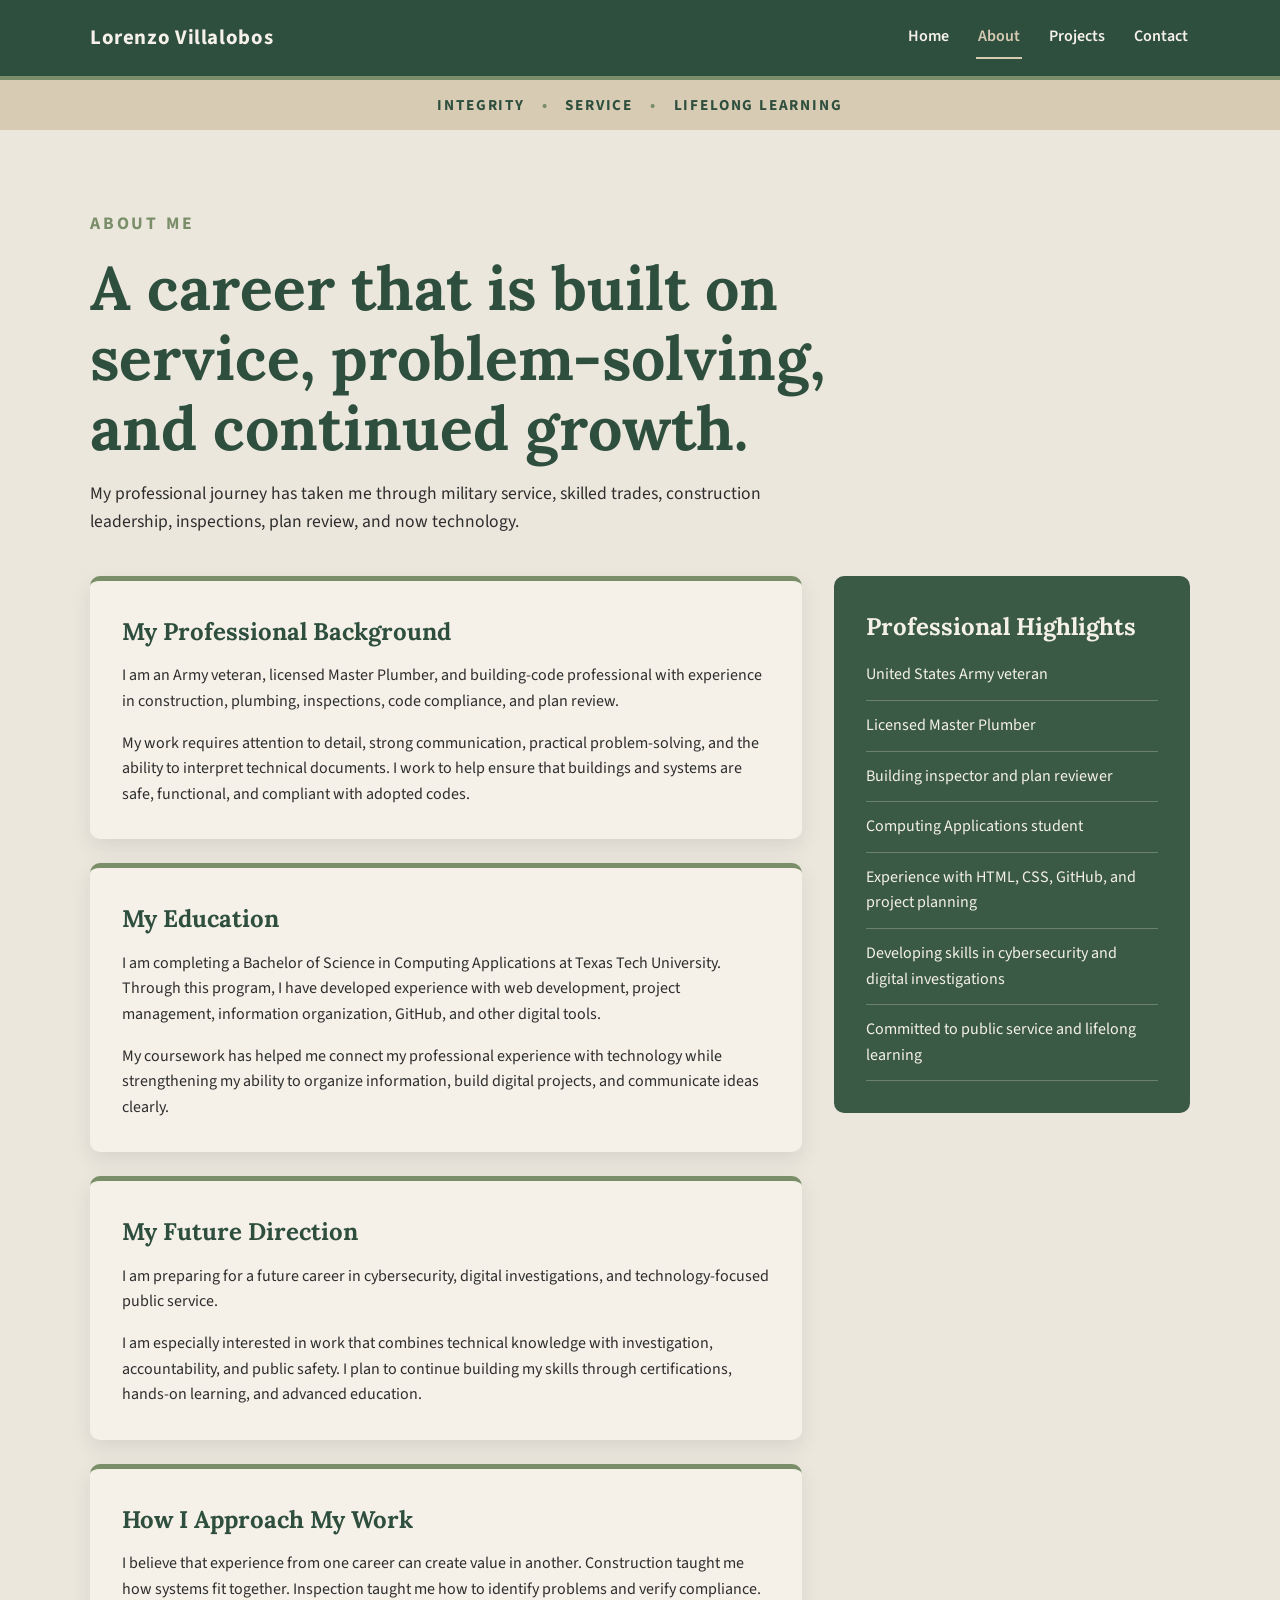
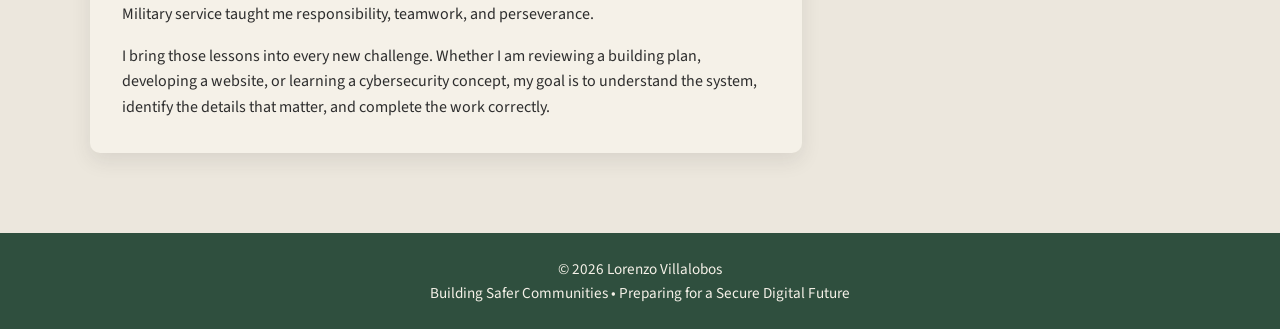
==== about.html @ eadbaa21 "Add professional portfolio starter site Imported previous portfolio and updated the homepage focus t" ====
<!DOCTYPE html>
<html lang="en">

<head>
    <meta charset="UTF-8">
    <meta name="viewport" content="width=device-width, initial-scale=1.0">

    <title>About | Lorenzo Villalobos</title>
    <link rel="icon" type="image/png" href="images/favicon.png">

<link rel="preconnect" href="https://fonts.googleapis.com">

<link rel="preconnect" href="https://fonts.gstatic.com" crossorigin>

<link href="https://fonts.googleapis.com/css2?family=Lora:wght@400;600;700&family=Source+Sans+3:wght@400;600;700&display=swap" rel="stylesheet">

    <link rel="stylesheet" href="style.css">
</head>

<body>

    <header class="site-header">
        <div class="container header-content">
            <a class="site-name" href="index.html">Lorenzo Villalobos</a>

            <nav aria-label="Main navigation">
                <ul class="nav-links">
                    <li><a href="index.html">Home</a></li>
                    <li><a class="active" href="about.html">About</a></li>
                    <li><a href="projects.html">Projects</a></li>
                    <li><a href="contact.html">Contact</a></li>
                </ul>
            </nav>
        </div>
    </header>

    <section class="values-banner" aria-label="Professional values">
        <div class="container">
            <p>Integrity <span>•</span> Service <span>•</span> Lifelong Learning</p>
        </div>
    </section>

    <main>
        <section class="page-section">
            <div class="container">

                <div class="page-heading">
                    <p class="eyebrow">About Me</p>

                    <h1>A career that is built on service, problem-solving, and continued growth.</h1>

                    <p>
                        My professional journey has taken me through military service,
                        skilled trades, construction leadership, inspections, plan review,
                        and now technology.
                    </p>
                </div>

                <div class="about-layout">

                    <div class="about-content">

                        <article class="content-card">
                            <h2>My Professional Background</h2>

                            <p>
                                I am an Army veteran, licensed Master Plumber, and building-code
                                professional with experience in construction, plumbing,
                                inspections, code compliance, and plan review.
                            </p>

                            <p>
                                My work requires attention to detail, strong communication,
                                practical problem-solving, and the ability to interpret technical
                                documents. I work to help ensure that buildings and systems are
                                safe, functional, and compliant with adopted codes.
                            </p>
                        </article>

                        <article class="content-card">
                            <h2>My Education</h2>

                            <p>
                                I am completing a Bachelor of Science in Computing Applications
                                at Texas Tech University. Through this program, I have developed
                                experience with web development, project management, information
                                organization, GitHub, and other digital tools.
                            </p>

                            <p>
                                My coursework has helped me connect my professional experience
                                with technology while strengthening my ability to organize
                                information, build digital projects, and communicate ideas clearly.
                            </p>
                        </article>

                        <article class="content-card">
                            <h2>My Future Direction</h2>

                            <p>
                                I am preparing for a future career in cybersecurity, digital
                                investigations, and technology-focused public service.
                            </p>

                            <p>
                                I am especially interested in work that combines technical
                                knowledge with investigation, accountability, and public safety.
                                I plan to continue building my skills through certifications,
                                hands-on learning, and advanced education.
                            </p>
                        </article>

                        <article class="content-card">
                            <h2>How I Approach My Work</h2>

                            <p>
                                I believe that experience from one career can create value in
                                another. Construction taught me how systems fit together.
                                Inspection taught me how to identify problems and verify
                                compliance. Military service taught me responsibility, teamwork,
                                and perseverance.
                            </p>

                            <p>
                                I bring those lessons into every new challenge. Whether I am
                                reviewing a building plan, developing a website, or learning a
                                cybersecurity concept, my goal is to understand the system,
                                identify the details that matter, and complete the work correctly.
                            </p>
                        </article>

                    </div>

                    <aside class="about-sidebar">
                        <h2>Professional Highlights</h2>

                        <ul>
                            <li>United States Army veteran</li>
                            <li>Licensed Master Plumber</li>
                            <li>Building inspector and plan reviewer</li>
                            <li>Computing Applications student</li>
                            <li>Experience with HTML, CSS, GitHub, and project planning</li>
                            <li>Developing skills in cybersecurity and digital investigations</li>
                            <li>Committed to public service and lifelong learning</li>
                        </ul>
                    </aside>

                </div>

            </div>
        </section>
    </main>

   <footer class="site-footer">
    <div class="container">
        <p>
            © 2026 Lorenzo Villalobos
            <br>
            Building Safer Communities • Preparing for a Secure Digital Future
        </p>
    </div>
</footer>

</body>

</html>
---- style.css ----
* {
    box-sizing: border-box;
    margin: 0;
    padding: 0;
}

html {
    scroll-behavior: smooth;
}
h1,
h2,
h3 {
    font-family: "Lora", serif;
}
body {
    min-height: 100vh;
    display: flex;
    flex-direction: column;
    font-family: "Source Sans 3", sans-serif;
    line-height: 1.6;
    color: #2d2d2d;
    background-color: #ece7dd;
}

main {
    flex: 1;
}

img {
    display: block;
    max-width: 100%;
}

a {
    color: inherit;
    text-decoration: none;
}

ul {
    list-style: none;
}

.container {
    width: min(1100px, 90%);
    margin: 0 auto;
}

/* ========================================
   Header and Navigation
======================================== */

.site-header {
    background-color: #2f4f3e;
    color: #f5f1e8;
    border-bottom: 4px solid #7a8f69;
}

.header-content {
    min-height: 76px;
    display: flex;
    justify-content: space-between;
    align-items: center;
    gap: 2rem;
}

.site-name {
    font-size: 1.3rem;
    font-weight: 700;
    letter-spacing: 0.03em;
    transition: color 0.3s ease;
}

.site-name:hover,
.site-name:focus {
    color: #d8cbb3;
}

.nav-links {
    display: flex;
    align-items: center;
    gap: 1.5rem;
}

.nav-links a {
    display: inline-block;
    padding: 0.45rem 0.15rem;
    border-bottom: 2px solid transparent;
    font-weight: 600;
    transition:
        color 0.3s ease,
        border-color 0.3s ease;
}

.nav-links a:hover,
.nav-links a:focus,
.nav-links a.active {
    color: #d8cbb3;
    border-color: #d8cbb3;
}
/* ========================================
   Professional Values Banner
======================================== */

.values-banner {
    padding: 0.8rem 0;
    color: #2f4f3e;
    background-color: #d8cbb3;
    text-align: center;
}

.values-banner p {
    font-size: 0.95rem;
    font-weight: 700;
    letter-spacing: 0.12em;
    text-transform: uppercase;
}

.values-banner span {
    margin: 0 0.75rem;
    color: #7a8f69;
}
/* ========================================
   Hero Section
======================================== */

.hero {
    min-height: 68vh;
    display: flex;
    align-items: center;
    color: #f5f1e8;
    background-color: #3b5a46;
}

.hero-content {
    max-width: 850px;
    padding-top: 5rem;
    padding-bottom: 5rem;
}

.eyebrow {
    margin-bottom: 1rem;
    color: #7a8f69;
    font-size: 0.95rem;
    font-weight: 700;
    letter-spacing: 0.16em;
    text-transform: uppercase;
}

.hero h1 {
    max-width: 900px;
    margin-bottom: 1.5rem;
    font-size: clamp(2.4rem, 6vw, 4.8rem);
    line-height: 1.08;
}

.hero-text {
    max-width: 720px;
    margin-bottom: 2rem;
    color: #f0ece3;
    font-size: 1.15rem;
}

/* ========================================
   Buttons
======================================== */

.hero-buttons {
    display: flex;
    flex-wrap: wrap;
    gap: 1rem;
}

.button {
    display: inline-block;
    padding: 0.85rem 1.25rem;
    border: 2px solid #d8cbb3;
    border-radius: 6px;
    font-weight: 700;
    text-align: center;
    transition:
        background-color 0.3s ease,
        color 0.3s ease,
        border-color 0.3s ease,
        transform 0.3s ease,
        box-shadow 0.3s ease;
}

.button:hover,
.button:focus {
    transform: translateY(-3px);
    box-shadow: 0 8px 16px rgba(45, 45, 45, 0.2);
}

.primary-button {
    color: #2f4f3e;
    background-color: #d8cbb3;
}

.primary-button:hover,
.primary-button:focus {
    color: #f5f1e8;
    background-color: #2f4f3e;
    border-color: #2f4f3e;
}

.secondary-button {
    color: #f5f1e8;
    background-color: transparent;
}

.secondary-button:hover,
.secondary-button:focus {
    color: #2f4f3e;
    background-color: #f5f1e8;
    border-color: #f5f1e8;
}

/* ========================================
   General Page Sections
======================================== */

.page-section {
    padding: 5rem 0;
}

.page-heading {
    max-width: 750px;
    margin-bottom: 2.5rem;
}

.page-heading h1 {
    margin-bottom: 1rem;
    color: #2f4f3e;
    font-size: clamp(2.2rem, 5vw, 3.8rem);
    line-height: 1.15;
}

.page-heading p {
    font-size: 1.1rem;
}

/* ========================================
   Homepage Overview
======================================== */

.overview {
    padding: 5rem 0;
    background-color: #ece7dd;
}

.overview h2 {
    margin-bottom: 2rem;
    color: #2f4f3e;
    text-align: center;
    font-size: 2rem;
}

.card-grid {
    display: grid;
    grid-template-columns: repeat(3, 1fr);
    gap: 1.5rem;
}

.info-card,
.project-card,
.contact-card,
.content-card {
    padding: 2rem;
    background-color: #f5f1e8;
    border-top: 5px solid #7a8f69;
    border-radius: 10px;
    box-shadow: 0 8px 20px rgba(45, 45, 45, 0.1);
    transition:
        transform 0.3s ease,
        box-shadow 0.3s ease,
        border-color 0.3s ease;
}

.info-card:hover,
.project-card:hover,
.contact-card:hover,
.content-card:hover {
    transform: translateY(-6px);
    border-color: #2f4f3e;
    box-shadow: 0 14px 28px rgba(45, 45, 45, 0.16);
}

.info-card h3,
.project-card h2,
.project-card h3,
.contact-card h2,
.contact-card h3,
.content-card h2,
.content-card h3 {
    margin-bottom: 0.75rem;
    color: #2f4f3e;
}

/* ========================================
   About Page
======================================== */

.about-layout {
    display: grid;
    grid-template-columns: 2fr 1fr;
    gap: 2rem;
    align-items: start;
    .content-card p + p {
    margin-top: 1rem;
}
}

.about-content {
    display: grid;
    gap: 1.5rem;
    .content-card p + p {
    margin-top: 1rem;
}
}

.about-sidebar {
    padding: 2rem;
    color: #f5f1e8;
    background-color: #3b5a46;
    border-radius: 10px;
    .content-card p + p {
    margin-top: 1rem;
}
}

.about-sidebar h2 {
    margin-bottom: 1rem;
    .content-card p + p {
    margin-top: 1rem;
}
}

.about-sidebar ul {
    display: grid;
    gap: 0.75rem;
    .content-card p + p {
    margin-top: 1rem;
}
}

.about-sidebar li {
    padding-bottom: 0.75rem;
    border-bottom: 1px solid rgba(245, 241, 232, 0.25);
    .content-card p + p {
    margin-top: 1rem;
}
}

/* ========================================
   Projects Page
======================================== */

.project-grid {
    display: grid;
    grid-template-columns: repeat(2, 1fr);
    gap: 1.5rem;
}

.project-card p {
    margin-bottom: 1rem;
}

.skill-list {
    display: flex;
    flex-wrap: wrap;
    gap: 0.6rem;
    margin-top: 1.25rem;
}

.skill-list span {
    padding: 0.35rem 0.7rem;
    color: #2f4f3e;
    background-color: #d8cbb3;
    border-radius: 999px;
    font-size: 0.9rem;
    font-weight: 700;
}

.project-link {
    display: inline-block;
    margin-top: 1.25rem;
    color: #2f4f3e;
    font-weight: 700;
    border-bottom: 2px solid #7a8f69;
    transition:
        color 0.3s ease,
        border-color 0.3s ease;
}

.project-link:hover,
.project-link:focus {
    color: #7a8f69;
    border-color: #2f4f3e;
}

/* ========================================
   Contact Page
======================================== */

.contact-grid {
    display: grid;
    grid-template-columns: repeat(2, 1fr);
    gap: 1.5rem;
}

.contact-card a {
    color: #2f4f3e;
    font-weight: 700;
    border-bottom: 2px solid transparent;
    transition:
        color 0.3s ease,
        border-color 0.3s ease;
}

.contact-card a:hover,
.contact-card a:focus {
    color: #7a8f69;
    border-color: #7a8f69;
}

.contact-message {
    max-width: 800px;
    margin: 2rem auto 0;
}

.contact-message p + p {
    margin-top: 1rem;
}

/* ========================================
   Footer
======================================== */

.site-footer {
    padding: 1.5rem 0;
    color: #f5f1e8;
    background-color: #2f4f3e;
    text-align: center;
}

.site-footer p {
    font-size: 0.95rem;
}

/* ========================================
   Accessibility
======================================== */

a:focus-visible,
button:focus-visible {
    outline: 3px solid #d8cbb3;
    outline-offset: 4px;
}

/* ========================================
   Tablet and Mobile Layout
======================================== */

@media (max-width: 768px) {

    .header-content {
        flex-direction: column;
        justify-content: center;
        padding: 1rem 0;
    }

    .site-name {
        text-align: center;
    }

    .nav-links {
        flex-wrap: wrap;
        justify-content: center;
        gap: 0.75rem 1.25rem;
    }

    .hero {
        min-height: auto;
        text-align: center;
    }

    .hero-content {
        padding-top: 4rem;
        padding-bottom: 4rem;
    }

    .hero-buttons {
        justify-content: center;
    }

    .card-grid,
    .project-grid,
    .contact-grid,
    .about-layout {
        grid-template-columns: 1fr;
    }

    .page-section,
    .overview {
        padding: 4rem 0;
    }
}


/* ========================================
   Small Mobile Screens
======================================== */

@media (max-width: 480px) {

    .container {
        width: min(92%, 1100px);
    }

    .values-banner p {
        font-size: 0.8rem;
        letter-spacing: 0.05em;
    }

    .values-banner span {
        margin: 0 0.35rem;
    }

    .nav-links {
        flex-direction: column;
        gap: 0.5rem;
    }

    .nav-links a {
        padding: 0.4rem 0.75rem;
    }

    .hero h1 {
        font-size: 2.2rem;
    }

    .hero-text {
        font-size: 1rem;
    }

    .hero-buttons {
        flex-direction: column;
    }

    .button {
        width: 100%;
    }

    .info-card,
    .project-card,
    .contact-card,
    .content-card,
    .about-sidebar {
        padding: 1.5rem;
    }

    .page-heading h1 {
        font-size: 2rem;
    }
}
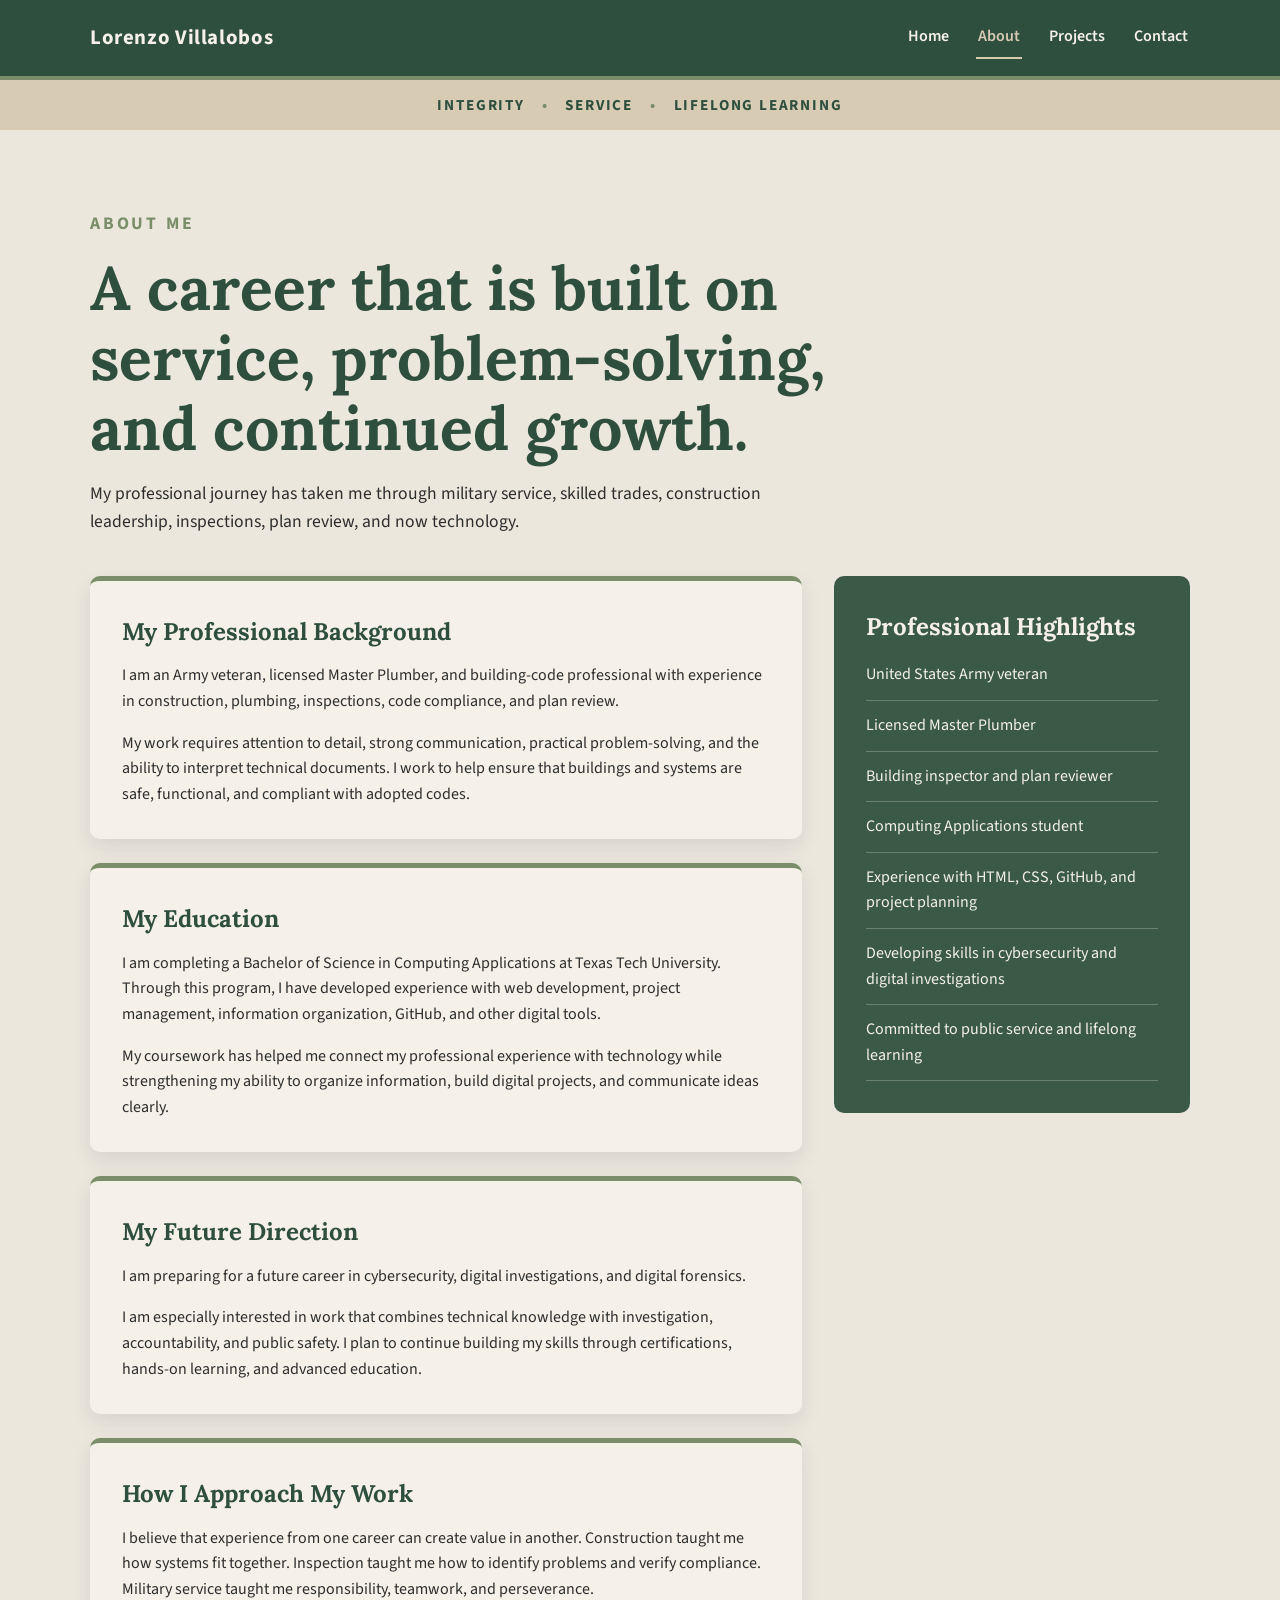
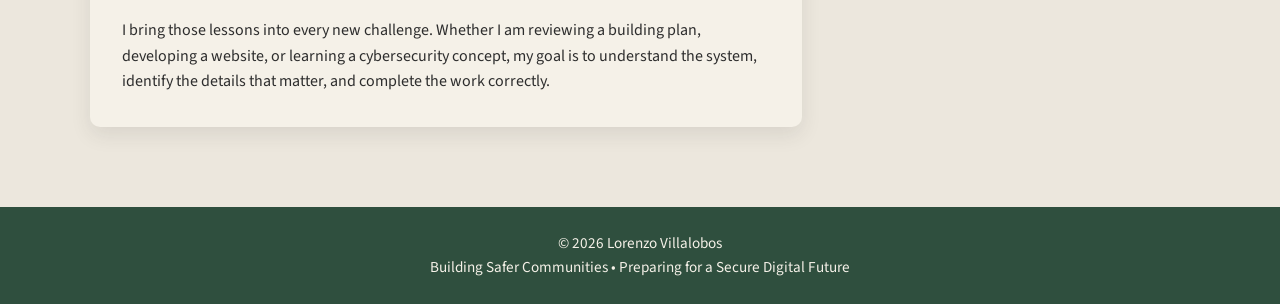
==== commit cbcdb549: "Update career focus from technology to forensics" ====
--- a/about.html
+++ b/about.html
@@ -99,7 +99,7 @@
 
                             <p>
                                 I am preparing for a future career in cybersecurity, digital
-                                investigations, and technology-focused public service.
+                                investigations, and digital forensics.
                             </p>
 
                             <p>
@@ -163,4 +163,4 @@
 
 </body>
 
-</html>+</html>
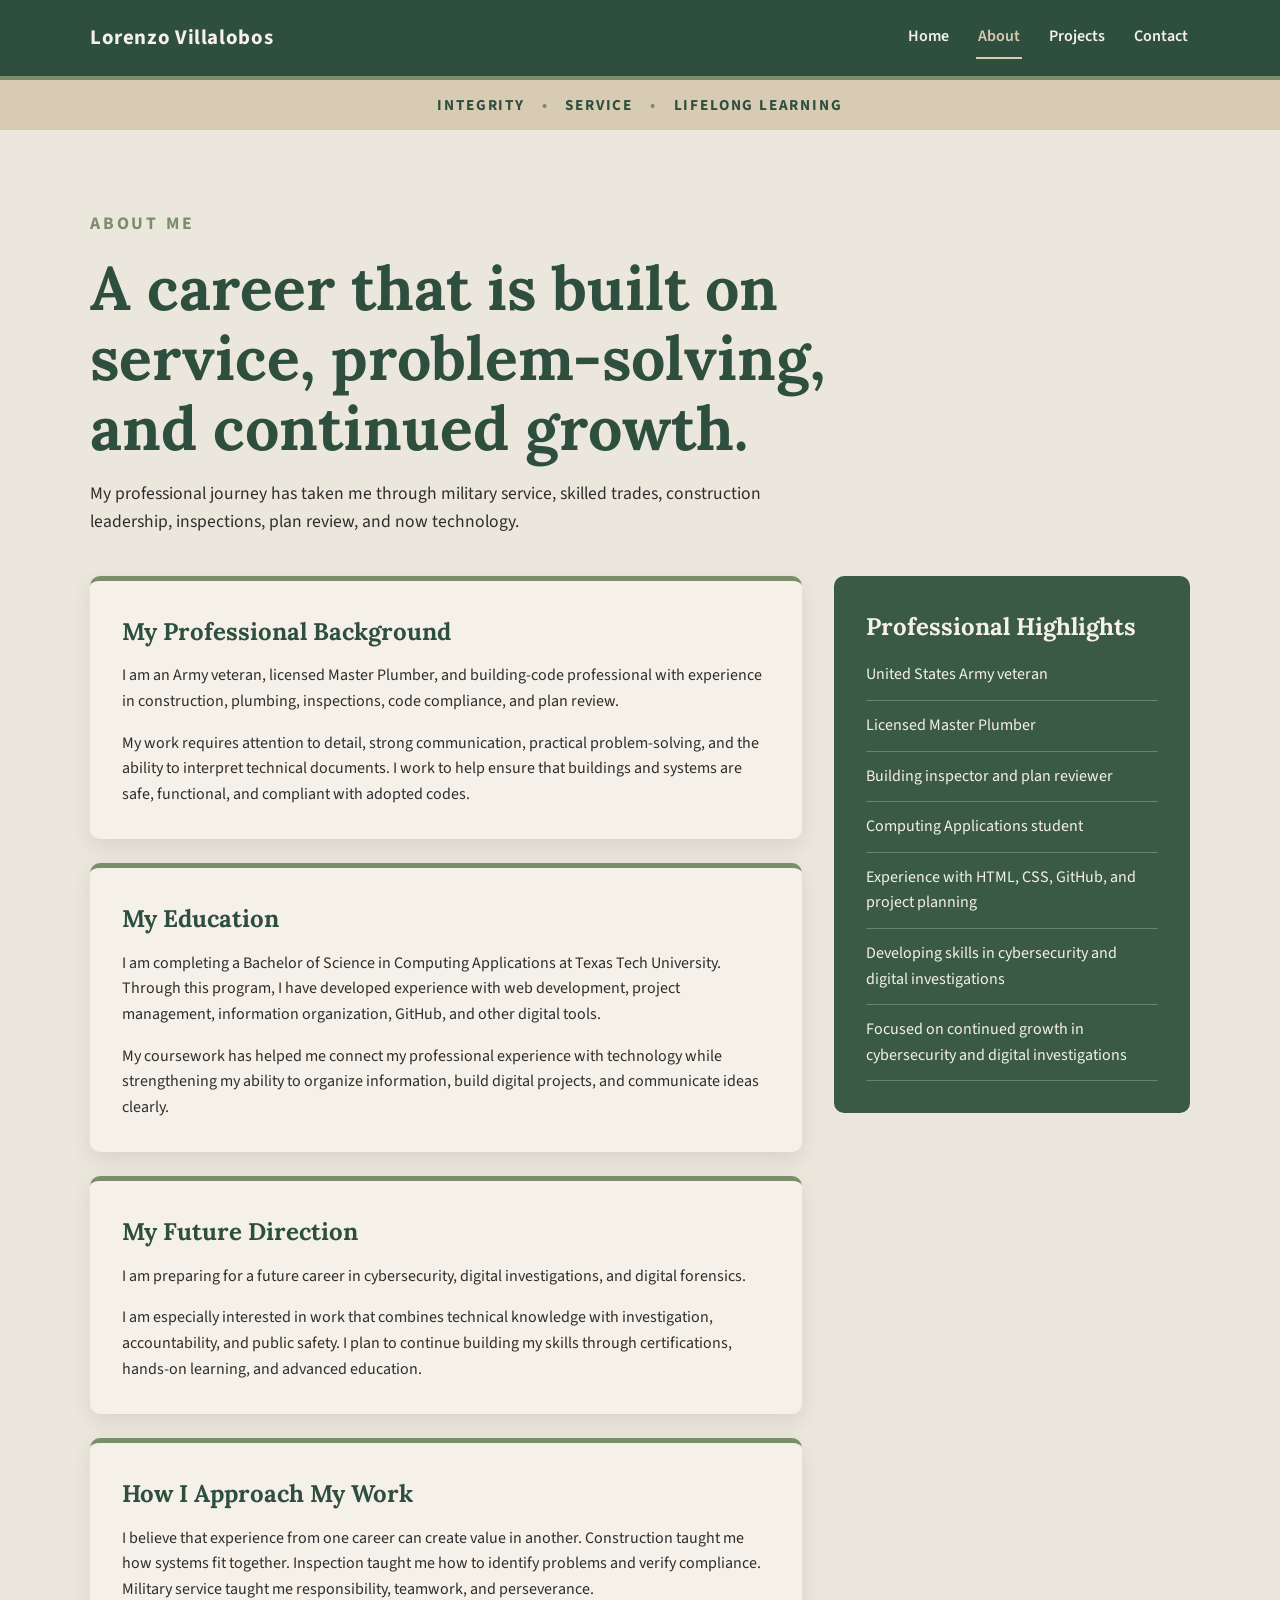
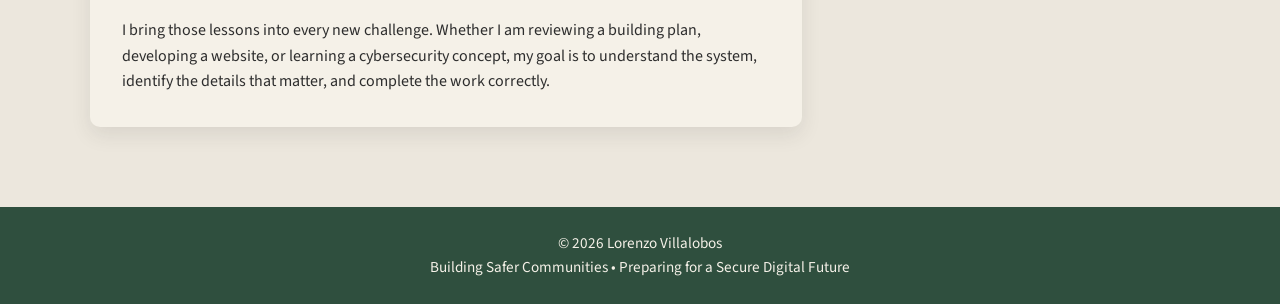
==== commit 7512ce06: "Update commitment statement in about.html" ====
--- a/about.html
+++ b/about.html
@@ -141,7 +141,7 @@
                             <li>Computing Applications student</li>
                             <li>Experience with HTML, CSS, GitHub, and project planning</li>
                             <li>Developing skills in cybersecurity and digital investigations</li>
-                            <li>Committed to public service and lifelong learning</li>
+                            <li>Focused on continued growth in cybersecurity and digital investigations</li>
                         </ul>
                     </aside>
 
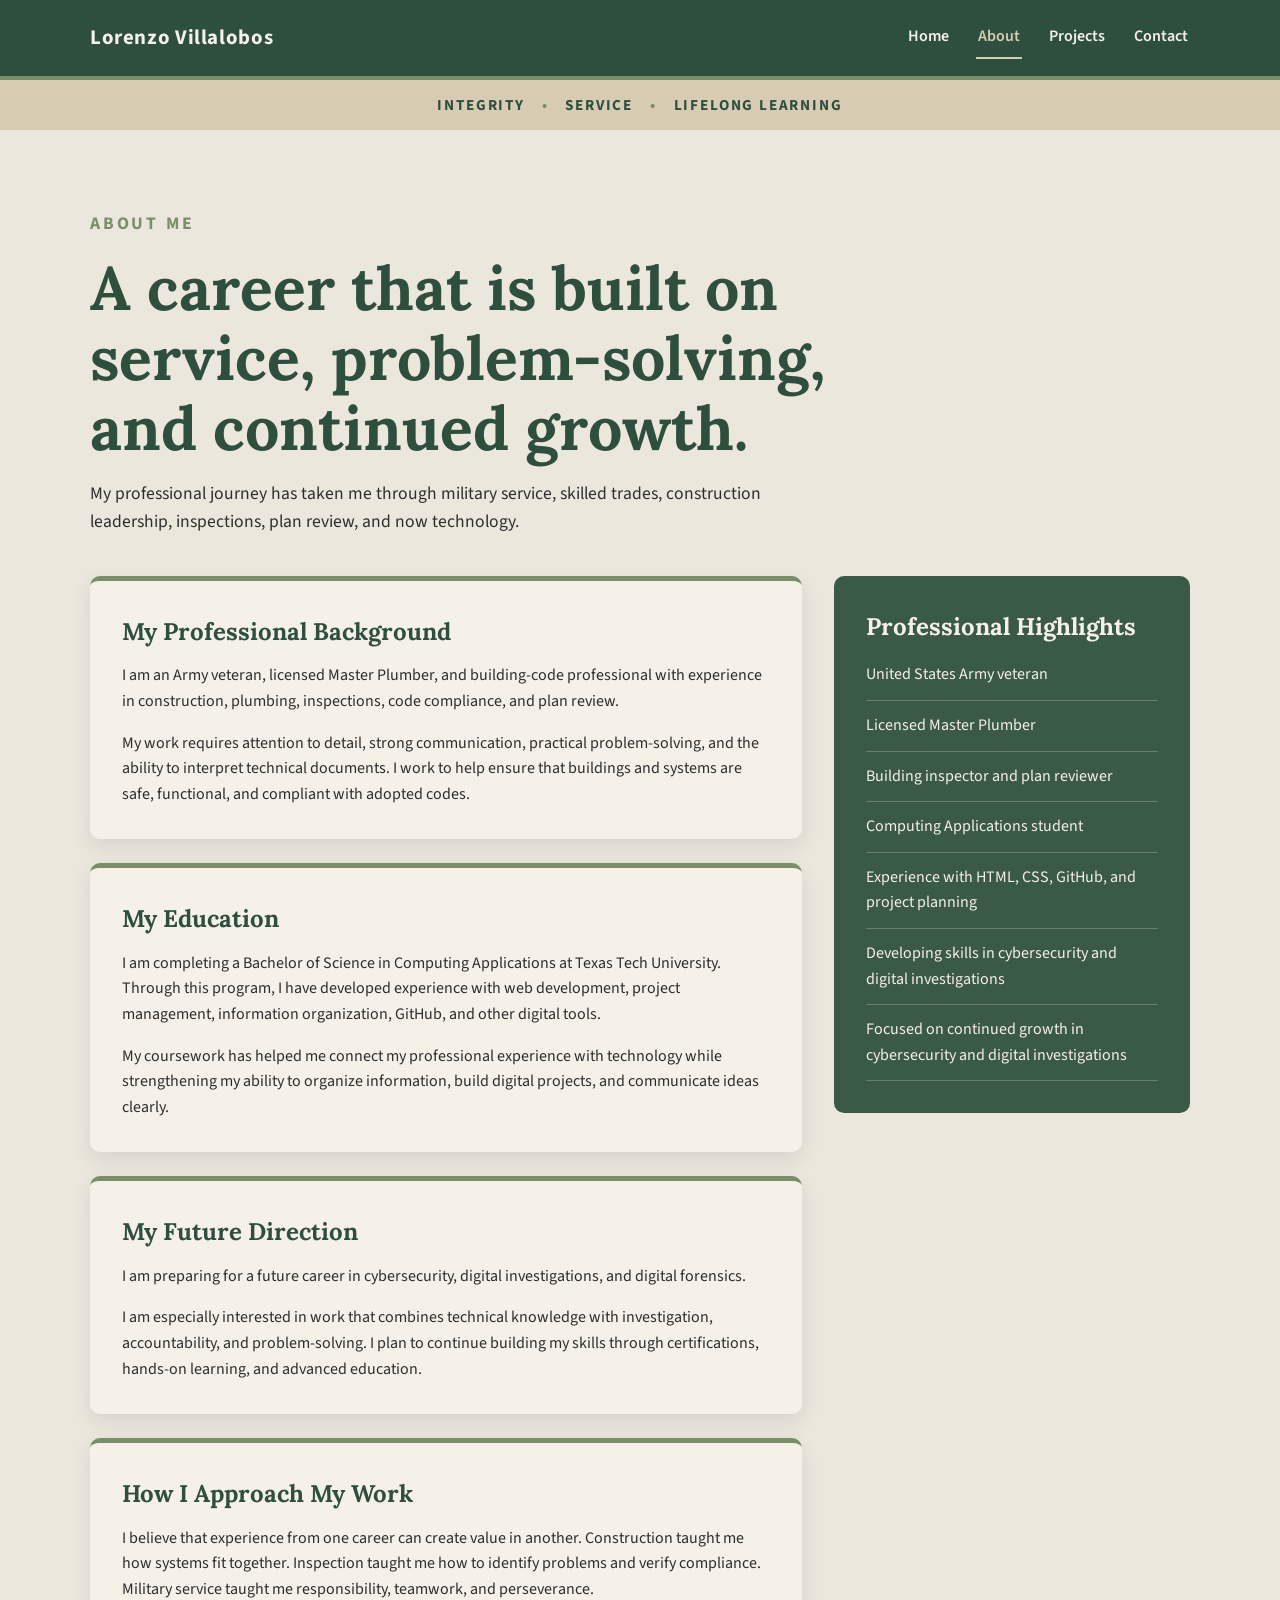
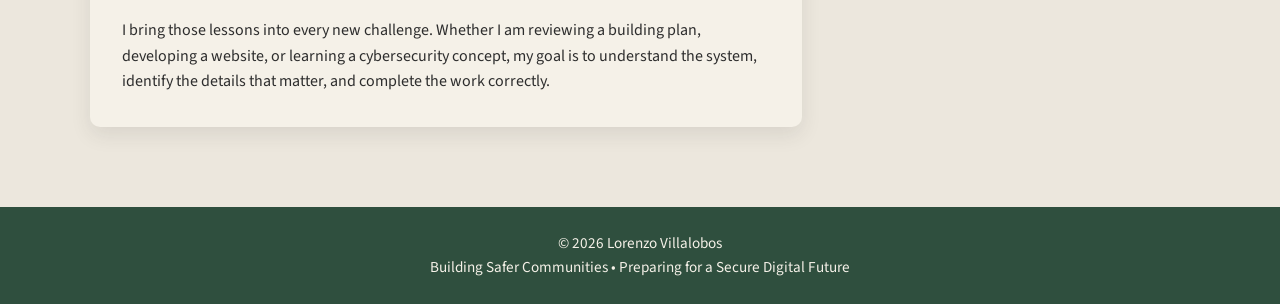
==== commit 501c1423: "Update text from 'public safety' to 'problem-solving'" ====
--- a/about.html
+++ b/about.html
@@ -104,7 +104,7 @@
 
                             <p>
                                 I am especially interested in work that combines technical
-                                knowledge with investigation, accountability, and public safety.
+                                knowledge with investigation, accountability, and problem-solving.
                                 I plan to continue building my skills through certifications,
                                 hands-on learning, and advanced education.
                             </p>
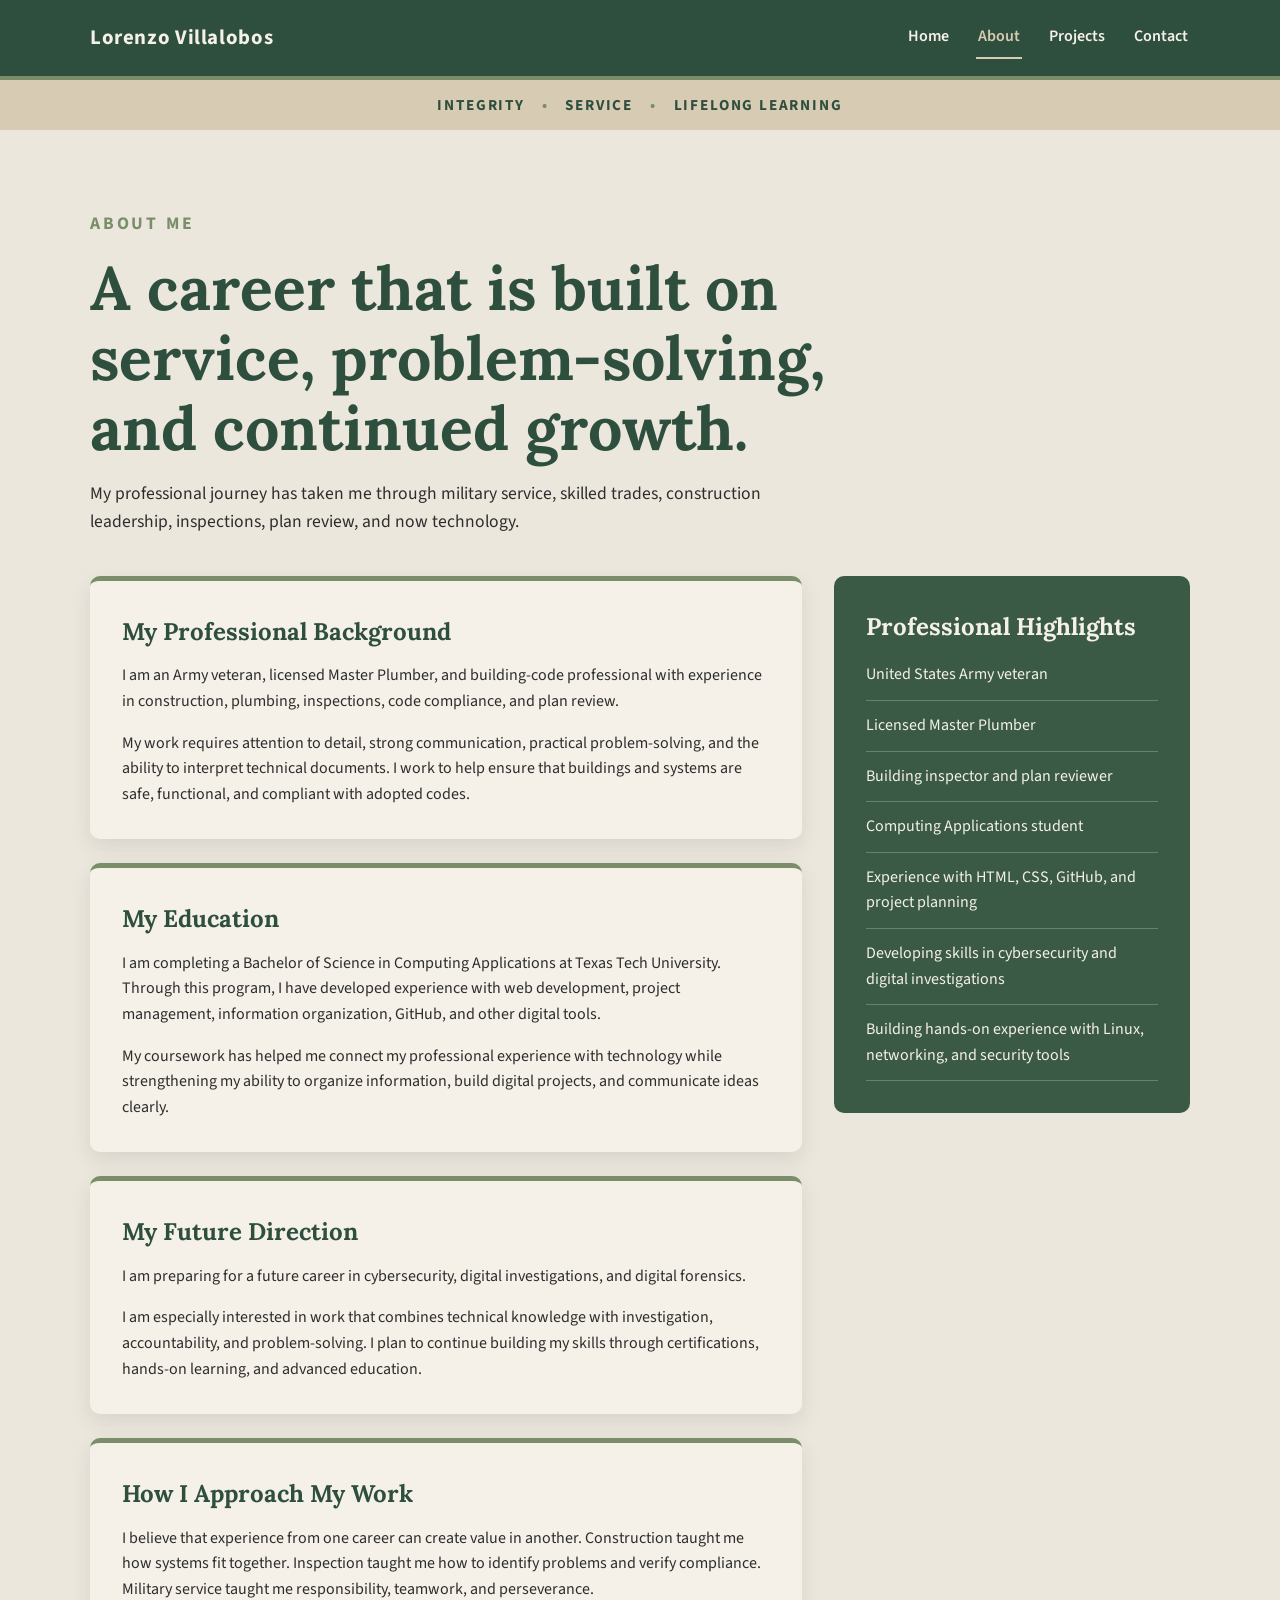
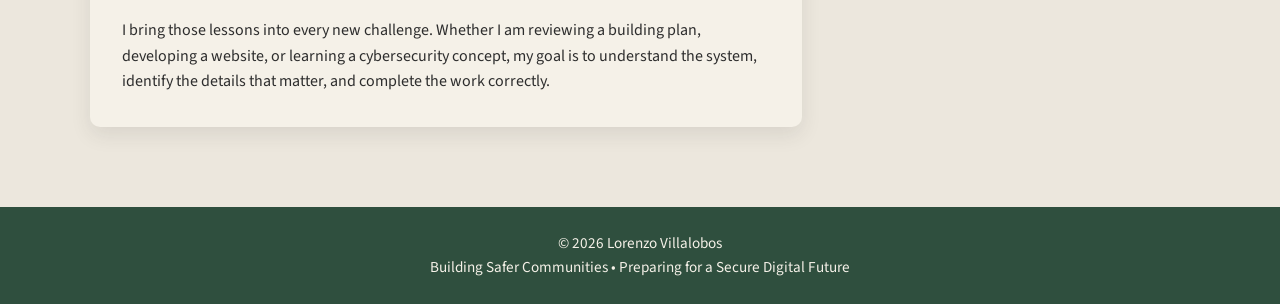
==== commit 1f01ed26: "Replace growth focus with hands-on experience in Linux" ====
--- a/about.html
+++ b/about.html
@@ -103,7 +103,7 @@
                             </p>
 
                             <p>
-                                I am especially interested in work that combines technical
+                                I am especially interested in work that combines technical 
                                 knowledge with investigation, accountability, and problem-solving.
                                 I plan to continue building my skills through certifications,
                                 hands-on learning, and advanced education.
@@ -141,7 +141,7 @@
                             <li>Computing Applications student</li>
                             <li>Experience with HTML, CSS, GitHub, and project planning</li>
                             <li>Developing skills in cybersecurity and digital investigations</li>
-                            <li>Focused on continued growth in cybersecurity and digital investigations</li>
+                            <li>Building hands-on experience with Linux, networking, and security tools</li>
                         </ul>
                     </aside>
 
